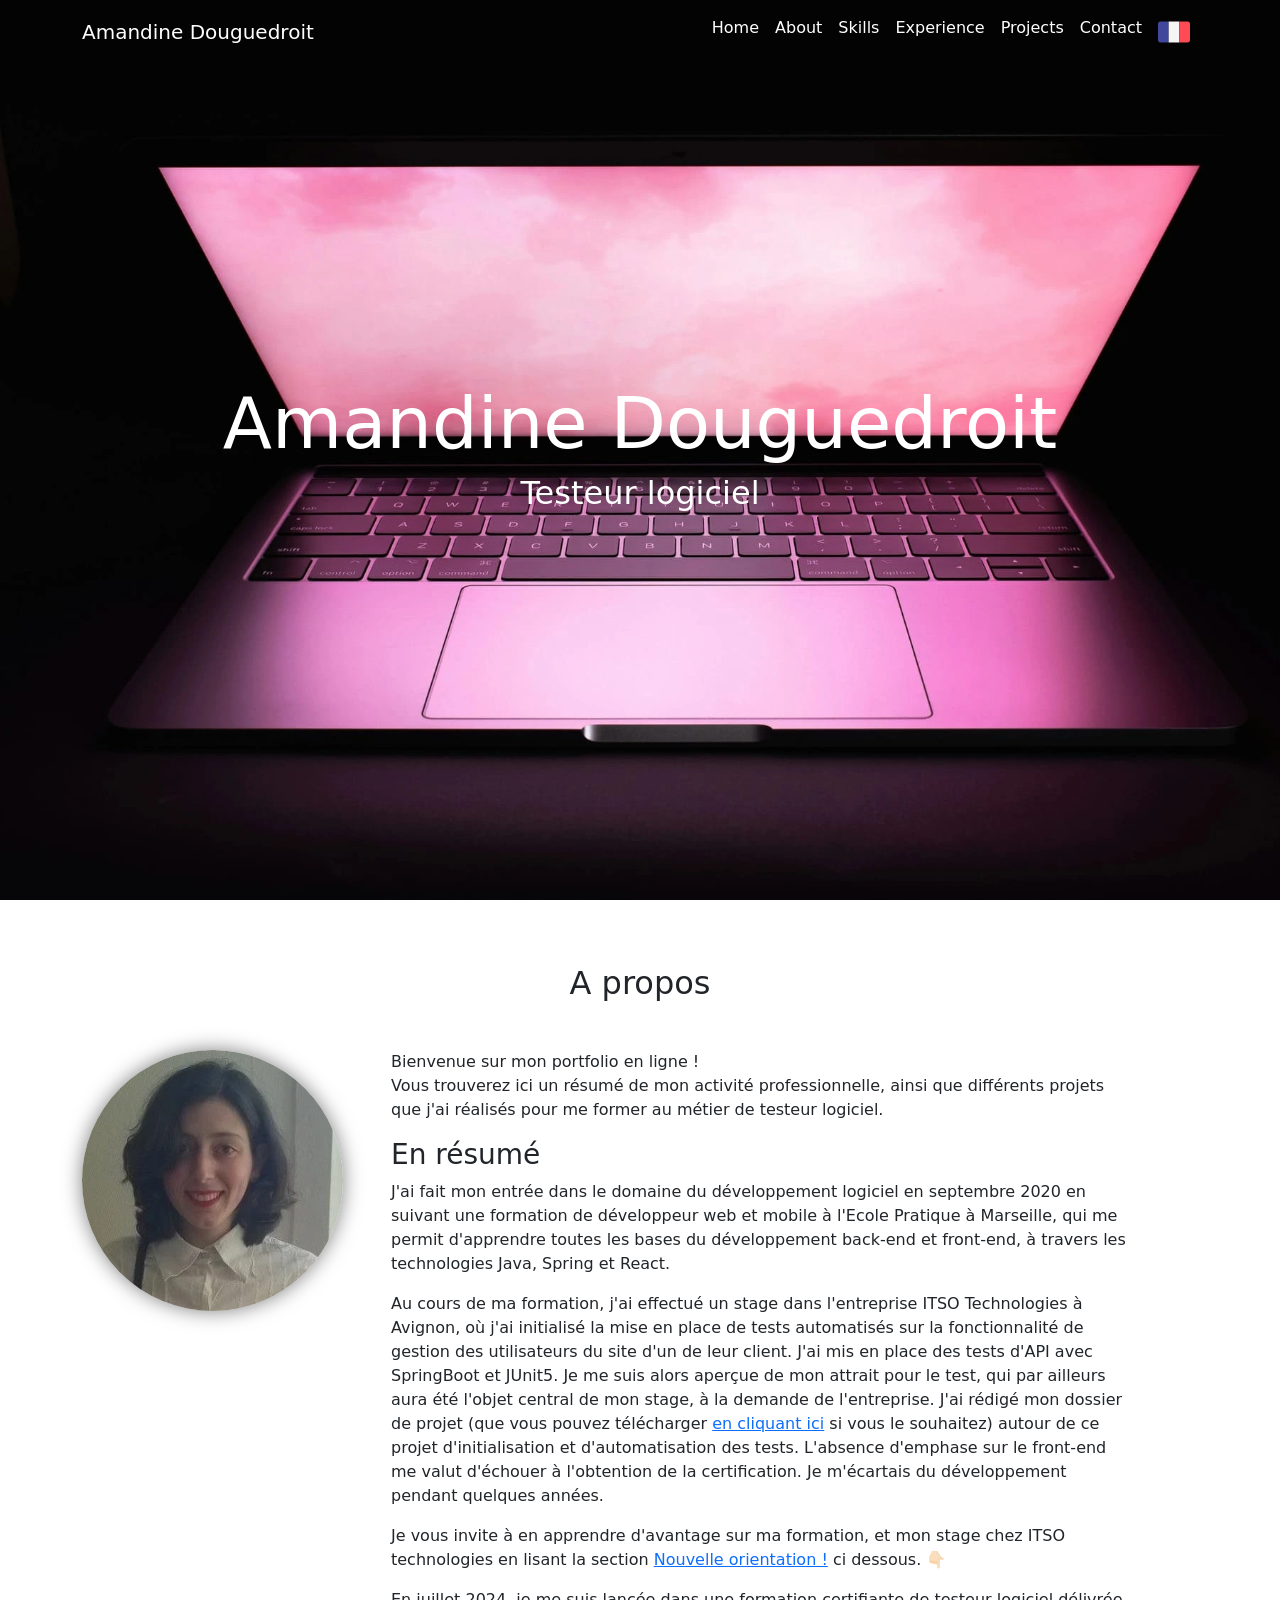
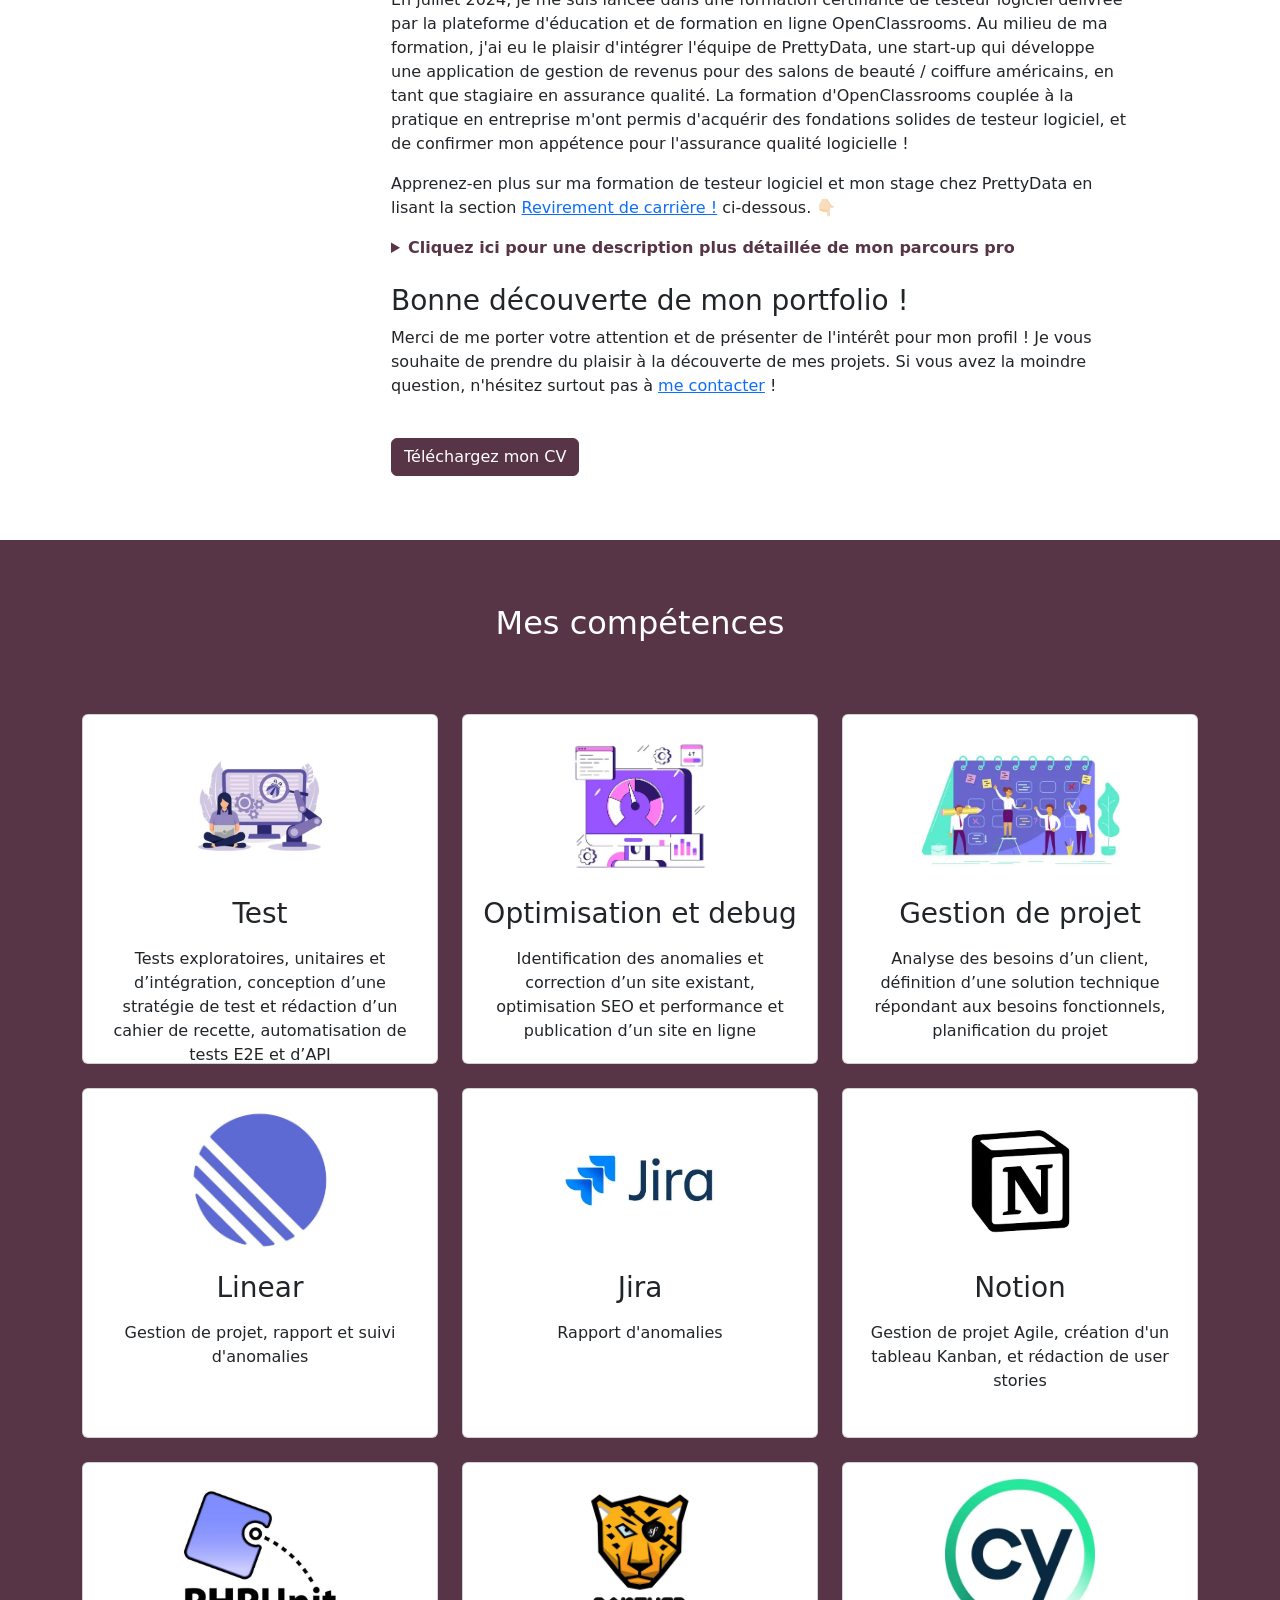
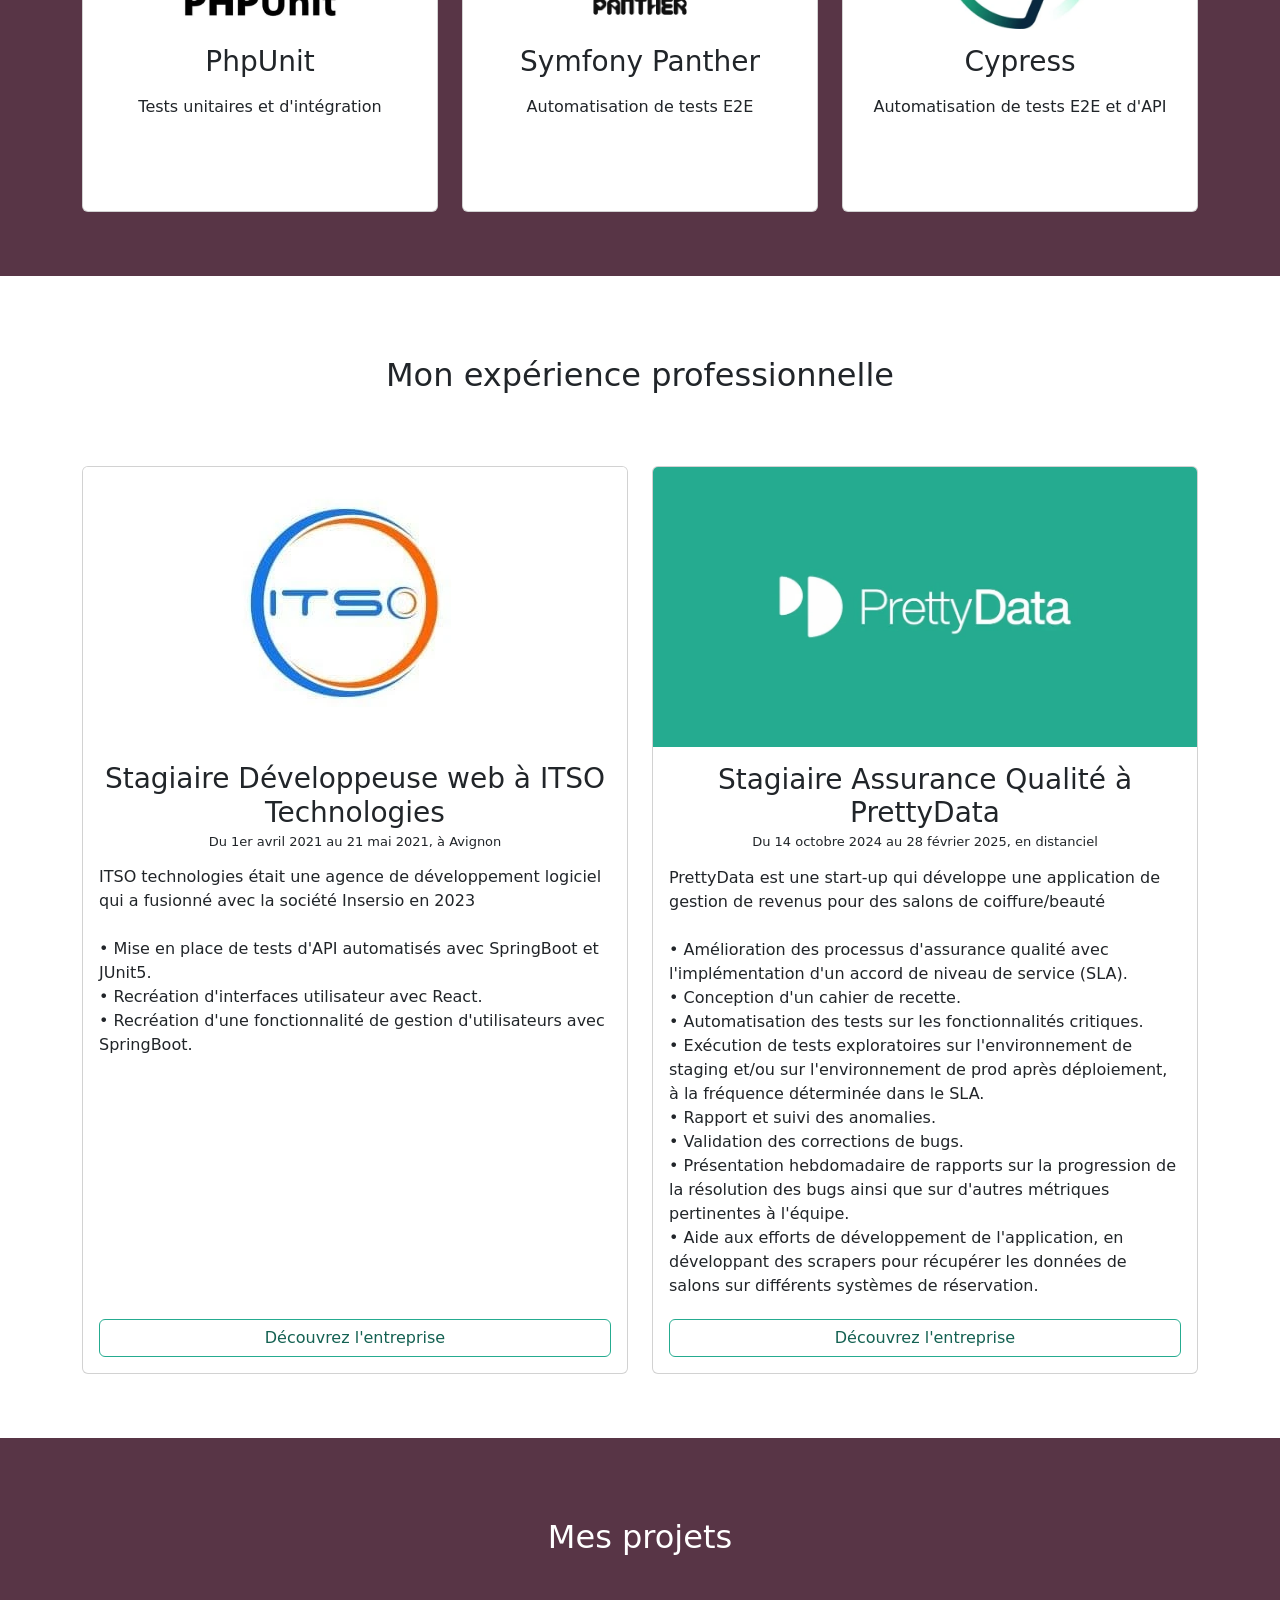
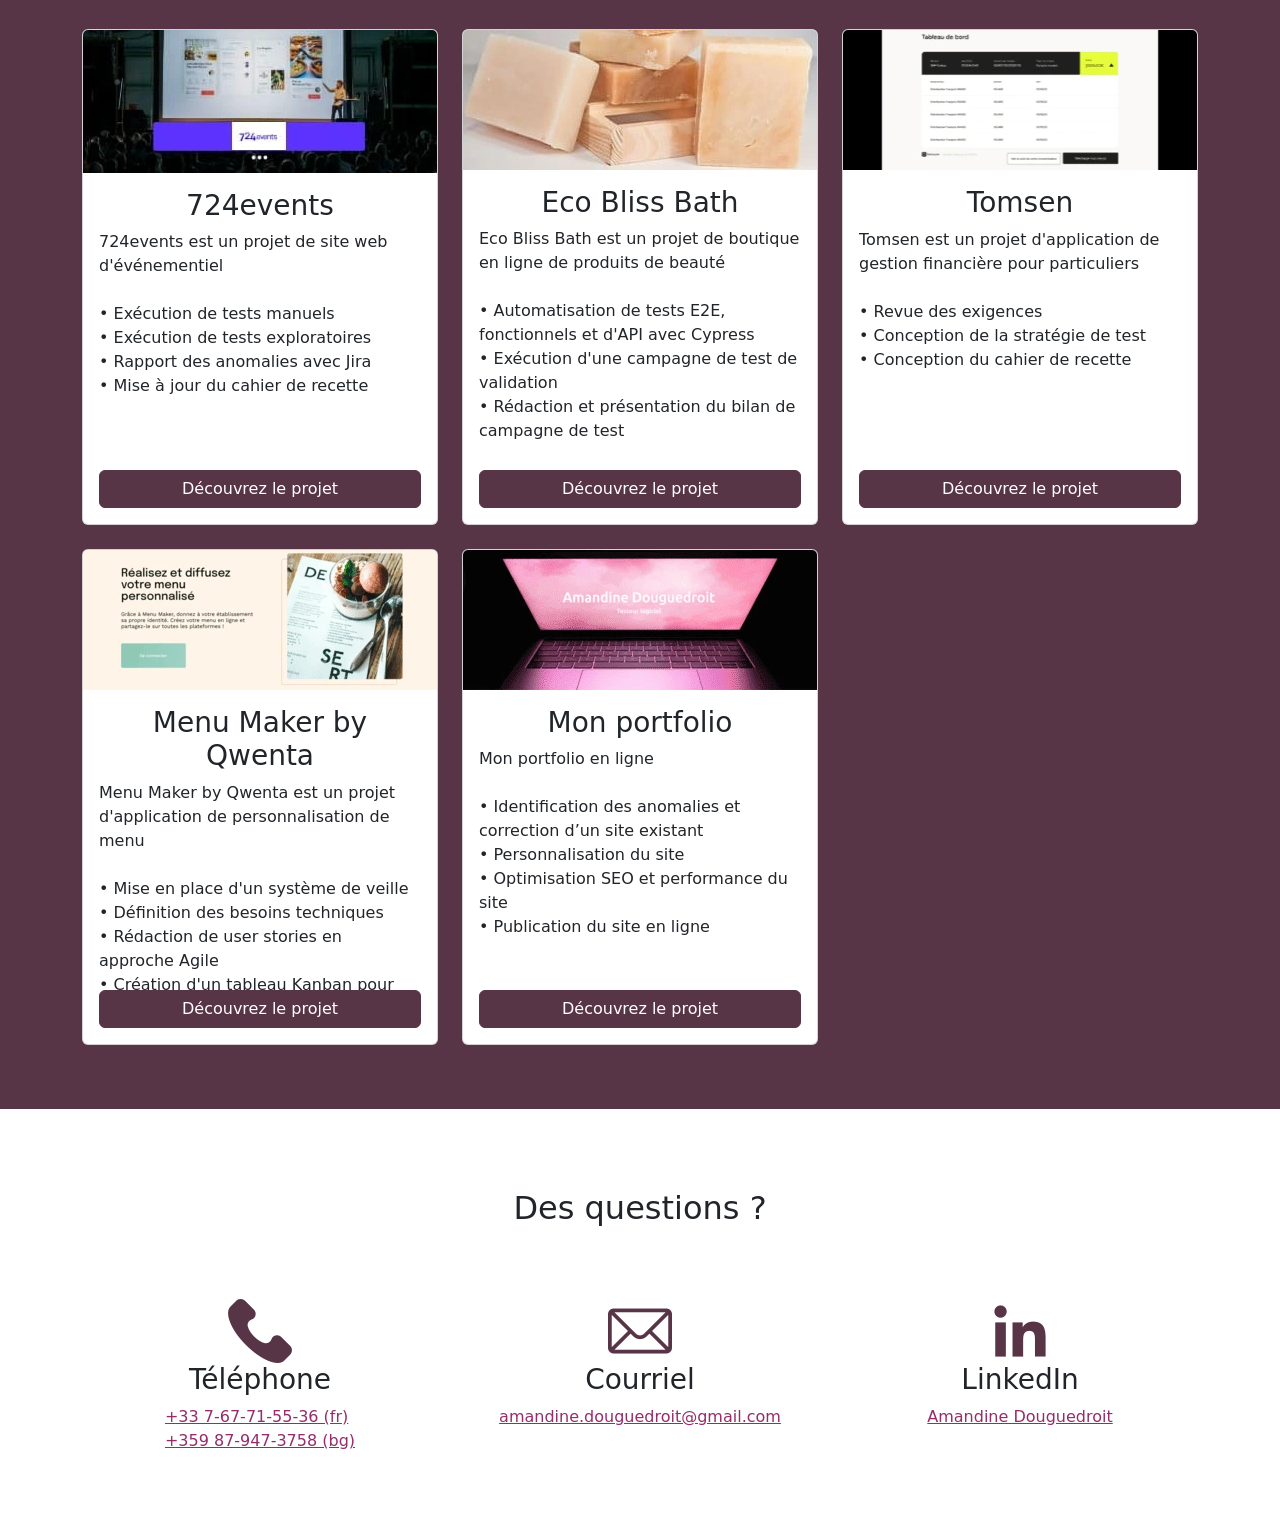
==== index_en.html @ 30c1d722 "Initilization of english version" ====
<!DOCTYPE html>
<html lang="en">
  <head>
    <title>Amandine Douguedroit | Portfolio</title>
    <meta charset="utf-8" />
    <meta name="viewport" content="width=device-width, initial-scale=1" />
    <meta
      name="description"
      content="My professional portfolio presenting my skills and experience"
    />
    <link rel="icon" type="image/x-icon" href="favicon.ico">
    
    <!-- linking css file -->
    <link rel="stylesheet" href="style.css" />

    <!-- bootstrap CDN -->
    <link
      href="https://cdn.jsdelivr.net/npm/bootstrap@5.1.3/dist/css/bootstrap.min.css"
      rel="stylesheet"
    />
    <script
      src="https://cdn.jsdelivr.net/npm/bootstrap@5.1.3/dist/js/bootstrap.bundle.min.js"
      async
    ></script>
  </head>

  <body>
    <!-- navbar -->
    <nav class="navbar navbar-expand-lg fixed-top navbar-dark navbarScroll">
      <div class="container">
        <a class="navbar-brand" href="#">Amandine Douguedroit</a>
        <button
          class="navbar-toggler"
          type="button"
          data-bs-toggle="collapse"
          data-bs-target="#navbarSupportedContent"
          aria-controls="navbarSupportedContent"
          aria-expanded="false"
          aria-label="Toggle navigation"
        >
          <span class="navbar-toggler-icon"></span>
        </button>
        <div class="collapse navbar-collapse" id="navbarSupportedContent">
          <ul id="nav-links" class="navbar-nav ms-auto">
            <li class="nav-item active">
              <a class="nav-link" href="#home">Home</a>
            </li>
            <li class="nav-item">
              <a class="nav-link" href="#about">About</a>
            </li>
            <li class="nav-item">
              <a class="nav-link" href="#skills">Skills</a>
            </li>
            <li class="nav-item">
              <a class="nav-link" href="#experience">Experience</a>
            </li>
            <li class="nav-item">
              <a class="nav-link" href="#portfolio">Projects</a>
            </li>
            <li class="nav-item">
              <a class="nav-link" href="#contact">Contact</a>
            </li>
            <li class="nav-item">
              <a class="nav-link" href="/index.html"><img src="/images/icons/french.png" alt="french flag"></a>
            </li>
          </ul>
        </div>
      </div>
    </nav>

    <!-- main banner -->
    <section class="bgimage" id="home">
      <div class="container-fluid">
        <div class="row">
          <div class="col-lg-12 col-md-12 col-sm-12 col-xs-12 hero-text">
            <h1 class="hero_title">Amandine Douguedroit</h1>
            <h2 class="hero_desc">Testeur logiciel</h2>
          </div>
        </div>
      </div>
    </section>

    <!-- about section-->
    <section id="about">
      <div class="container">
        <h2 class="text-center">A propos</h2>
        <div class="row mt-4">
          <div class="col-lg-3 me-4">
            <img
              src="images/photo-profil.webp"
              class="imageAboutPage mb-4"
              alt="profile picture"
            />
          </div>

          <div class="col-lg-8">
            <p>
              Bienvenue sur mon portfolio en ligne !<br>
              Vous trouverez ici un résumé de mon activité professionnelle, 
              ainsi que différents projets que j'ai réalisés pour me former au métier de testeur logiciel.              
            </p>
            <h3>En résumé</h3>
            <p>
              J'ai fait mon entrée dans le domaine du développement logiciel en septembre 2020 en suivant une formation de 
              développeur web et mobile à l'Ecole Pratique à Marseille, qui me permit d'apprendre 
              toutes les bases du développement back-end et front-end, à travers les technologies Java, Spring et React.  
            </p>
            <p>
              Au cours de ma formation, j'ai effectué un stage dans l'entreprise ITSO Technologies à Avignon, où j'ai initialisé la mise en place de tests automatisés 
              sur la fonctionnalité de gestion des utilisateurs du site d'un de leur client. J'ai mis en place des tests d'API avec SpringBoot et JUnit5. Je me suis alors 
              aperçue de mon attrait pour le test, qui par ailleurs aura été l'objet central de mon stage, à la demande de l'entreprise. J'ai rédigé mon dossier de projet 
              (que vous pouvez télécharger <a href="/docs/DOSSIER_DE_PROJET.pdf" download="dossier-de-projet-amandine-douguedroit.pdf">en cliquant ici</a> si vous le souhaitez) 
              autour de ce projet d'initialisation et d'automatisation des tests. L'absence d'emphase sur le front-end me valut d'échouer à l'obtention de la certification.
              Je m'écartais du développement pendant quelques années.
            </p>
            <p>Je vous invite à en apprendre d'avantage sur ma formation, et mon stage chez ITSO technologies en lisant la section <a href="#web-dev">Nouvelle orientation !</a> ci dessous. 👇🏻</p>
            <p>
              En juillet 2024, je me suis lancée dans une formation certifiante de testeur logiciel délivrée par 
              la plateforme d'éducation et de formation en ligne OpenClassrooms. Au milieu de ma formation, j'ai eu le plaisir d'intégrer l'équipe de PrettyData, une start-up qui développe une 
              application de gestion de revenus pour des salons de beauté / coiffure américains, en tant que stagiaire en assurance qualité. La formation d'OpenClassrooms couplée à la pratique 
              en entreprise m'ont permis d'acquérir des fondations solides de testeur logiciel, et de confirmer mon appétence pour l'assurance qualité logicielle !
            </p>
            <p>Apprenez-en plus sur ma formation de testeur logiciel et mon stage chez PrettyData en lisant la section <a href="#QA">Revirement de carrière !</a> ci-dessous. 👇🏻</p>
            <details>
              <summary>Cliquez ici pour une description plus détaillée de mon parcours pro</summary>
              <br>
              <h3>Un peu plus sur mon aventure professionnelle</h3>
              <h4>De ma vocation première aux débuts de ma vie professionnelle</h4>
              <p>
                A mes onze ans, mon amie me fait remarquer que le collège donne des cours gratuits de théâtre. Nous décidons de participer, 
                et c'est le coup de cœur ! Je tombe amoureuse de la pratique. Je veux en faire mon métier. S'ensuivent des années d'études, où je commence 
                par pratiquer le théâtre dans un club, puis au lycée et en conservatoire. J'enchaîne sur des études d'Arts du spectacle à l'Université d'Artois
                à Arras (62) où je décroche une licence. Je joue dans deux spectacles de la compagnie Vanguard Theater, créée par un ami promotionnaire. Je fais mon 
                entrée dans la vie professionnelle en travaillant à temps partiel en tant qu'ouvreuse aux théâtres du Tandem scène nationale de Douai (59) et d'Arras.<br><br>
                C'est durant mes années à l'Université que je réalise que je ne souhaite pas faire du théâtre mon métier. Je change de vie. Je déménage à 
                Bordeaux, où j'effectue un service civique enrichissant au centre culturel scientifique, technique et industriel Cap Sciences, qui propose des 
                expositions, des rencontres, des activités et des événements populaires. Je découvre l'escalade de bloc à ce moment-là et me passionne pour 
                cette nouvelle pratique ! Je vais grimper très régulièrement à Arkose, et finis par postuler pour devenir une de leurs hôtes d'accueil. 
                L'année où j'y travaille m'offre une immersion précieuse dans le monde du travail, où je renforce mon professionnalisme, mon sens du 
                relationnel et ma réactivité dans un cadre dynamique.
              </p>
              <h4 id="web-dev">Nouvelle orientation !</h4>
              <h5>Ma découverte du développement web</h5>
              <p>
                Puis je rejoins mon conjoint à Marseille. Nouveau chapitre de ma vie professionnelle ! Nous sommes en 2020 et le covid bat son plein. Le 
                confinement vient d'entrer en vigueur. Je vis dans un appartement avec mon conjoint qui est un développeur web passionné. Il me convainc de
                me former au développement web. Dès que le confinement se termine, je suis une formation professionnelle certifiante de niveau bac +2 délivrée 
                à ce moment-là par l'Ecole Pratique. Durant mon année de formation, j'apprends :
              </p>
              <ul>
                <li>à m'intégrer dans une équipe de développement Agile</li>    
                <li>
                  à réaliser des maquettes d'interfaces utilisateur web ou web mobile, et modéliser leur enchainement, notamment en prenant en compte l'expérience 
                  utilisateur handicapé, avec Figma
                </li>
                <li>à réaliser des interfaces utilisateur statiques avec HTML, CSS, et Javascript</li>
                <li>à développer la partie dynamique des interfaces utilisateur avec React</li>
                <li>à mettre en place une base de données relationnelle sur MySQL</li>
                <li>à développer des composants d'accès aux données SQL et NoSQL</li>
                <li>à développer des composants métier coté serveur en JAVA</li>
                <li>à documenter le déploiement d'une application dynamique web ou web mobile</li>
                <li>à tester le bon fonctionnement du programme avec JUnit </li>
              </ul>
              <h5>Les tests, une bonne et une mauvaise surprise</h5>
              <p>
                Au cours de cette formation, j'effectue un stage dans l'entreprise ITSO technologies à Avignon, qui s'avèrera pour le moins déroutant. Alors que je dois 
                monter un dossier de projet qui sera le support de ma présentation au jury de la certification, que ce dernier doit se baser sur un projet effectué durant 
                mon stage, et que le projet présenté doit contenir du développement front-end et back-end, contre toute attente l'entreprise me demande d'initialiser la mise 
                en place et l'automatisation de tests unitaires au sein du site d'un de leurs clients. Cela ne correspond pas vraiment à ce qui est attendu dans mon dossier 
                de projet. Mais le lead développeur de l'équipe en a conscience, et il me dit que nous trouverons un scénario justifiant le développement d'une interface. 
                J'accepte. Et je ne le regrette pas aujourd'hui ! Cette expérience me permet de plonger dans le test logiciel, d'appliquer et d'approfondir les notions 
                étudiées dans ma formation. Je prends du plaisir à développer ces tests. Dans ce projet, je : 
              </p>
              <ul>
                <li>détermine un jeu de données</li>
                <li>rédige une classe de test en utilisant le framework SpringBoot</li>
                <li>rédige des tests d'API automatisés sur le point de terminaison de l'API qui permet de créer un nouvel utilisateur</li>
                <li>recrée une version simplifiée de la fonctionnalité de gestion des utilisateurs en utilisant la méthode "Test Driven Development"</li>
              </ul>
              <p>
                La mise en place des tests permet de découvrir que le cas où l'utilisateur entre une chaîne de caractères uniquement composée d'espaces dans les champs nom, 
                prénom et email n'est pas pris en compte dans l'application. Je présente les résultats à l'équipe et suis fière de participer activement à l'amélioration du 
                produit !<br><br>
                Mon stage touche à sa fin, ainsi que ma formation. Je rédige mon dossier de projet et le présente au jury de la certification. Là, c'est le drame. Lors de ma 
                présentation, je me concentre trop sur la partie du projet qui concerne les tests, et passe plus rapidement sur le développement de l'interface graphique. Les 
                examinateurs jugent que mes compétences front-end sont insuffisantes et ne m'accordent pas la certification.
              </p>
              <h4>Chapitre parallèle : ma carrière dans la petite enfance</h4>
              <p>
                Parallèlement à ma formation, je garde deux jeunes frères âgés de 2 et 5 ans en fin de journée, après l'école, pour combler les fins de mois. Je me 
                découvre à ce moment-là une inclinaison naturelle pour les enfants, et un talent inné pour communiquer avec eux. Je prends beaucoup de plaisir à 
                m'occuper de ces deux garçons. Au sortir de ma formation, après la déception d'avoir échoué à obtenir la certification, je décide d'orienter 
                ma carrière vers la petite enfance. J'obtiens différents contrats de garde d'enfants à Marseille, puis je travaille en crèche. Je m'intéresse aux 
                pédagogies alternatives et notamment à la méthode Montessori. Je postule et obtiens un emploi en tant que guide Montessori pour des enfants âges de 
                1 à 3 ans. C'est mon premier emploi à haute responsibilité. En plus d'une équipe de trois personnes, je suis responsable du bien être et du développement 
                psycho-moteur de 16 enfants. En outre, j'observe l'évolution du développement de chaque enfant et rapporte son état aux parents, dans un rapport semestriel 
                écrit, et à l'oral lors d'une réunion de présentation de ce rapport. Je développe dans ce poste ma capacité d'observation et mon attention au détail, tout 
                en consolidant mes compétences en communication et en relationnel. Après deux ans à occuper ce poste, je décide de faire revirer ma carrière.
              </p>
              <h4 id="QA">Revirement de carrière !</h4>
              <h5>Ma formation de testeur logiciel</h5>
              <p>
                Travailler avec des enfants a été une source d’épanouissement et d’apprentissage, mais également de défis personnels. Etant une personne très empathique, la 
                souffrance ou la détresse que les enfants peuvent parfois ressentir et exprimer ont un gros impact sur moi. Travailler en crèche s'est avéré très 
                fatiguant émotionnellement et physiquement. Pour cette raison, je souhaitais évoluer vers un domaine m'offrant un meilleur équilibre entre vie professionnelle 
                et personnelle. Je me rappelle l'intérêt et la satisfaction que m'avaient procurés la mise en place de tests lors de mon stage chez ITSO technologies, et je 
                décide de retourner vers le domaine du développement web, en me spécialisant cette fois-ci dans l'assurance qualité.<br><br> 
                Je m'engage alors dans une formation de testeur logiciel certifiante de niveau bac +2 délivrée par la plateforme d'éducation et de formation en ligne 
                OpenClassrooms. Et je me découvre une réelle appétence pour l'assurance qualité et le test logiciel ! Durant cette formation, j'apprends :
              </p>
              <ul>
                <li>à exécuter des tests manuels et exploratoires</li>
                <li>à automatiser des tests E2E, fonctionnels et d'API en utilisant Cypress</li>
                <li>à rédiger ou mettre à jour un cahier de recette</li>
                <li>à exécuter une campagne de tests</li>
                <li>à analyser et rapporter des anomalies</li>
                <li>à rédiger et présenter un bilan de campagne de tests</li>
                <li>à effectuer une revue d'exigences</li>
                <li>à concevoir une stratégie de tests</li>
              </ul>
              <p>
                Je revois également les bases de la programmation web (HTML, CSS, Javascript et React), et suis engagée dans un projet de planification de développement de site en 
                méthode Agile. <br> 
                Je suis confortée dans mon intuition de me tourner vers cette carrière par la cohérence entre les compétences nécessaires à ce métier, et mes compétences innées, 
                acquises, et consolidées au cours de mes dernières expériences professionnelles. Le Diable se cache dans les détails comme on dit, et j'ai un goût prononcé pour 
                chercher la (petite) Bête. 🕵🏻‍♀️ 
              </p>
              <h5>Mon stage chez PrettyData</h5>
              <p>
                Au milieu de ma formation, j'ai la chance d'être acceptée en stage d'ingénieure QA dans la start-up PrettyData qui développe une solution numérique pour aider les 
                propriétaires de salons de beauté / coiffure américains à gérer leurs revenus. 
              </p>
              <p id="fun-fact">  
                <b>Le Saviez-Vous ? 💡</b><br> 
                Selon Braden Weinstock, le fondateur de PrettyData: "Les professionnels de la beauté aux Etats-Unis ont des revenus 20% inférieurs aux américains moyens."
              </p>
              <p>
                Dans ce contexte, j'aide l'entreprise à mettre en place et développer des processus d'assurance qualité. Je rédige et présente à l'équipe un agrément de niveau de 
                service, pour lequel toutes les parties concernées se sont mises d'accord, qui permet de déterminer les délais de correction des bugs et de validation des corrections 
                en fonction de la criticité de l'anomalie. J'assure également la non-régression des fonctionnalités durant le développement de l'application en effectuant régulièrement 
                des tests exploratoires sur l'environnement de staging et de production, en rapportant les anomalies à l'équipe à l'aide de l'outil de gestion de projet Linear ainsi 
                qu'en suivant leur résolution. Je rédige la première version du cahier de recette et j'automatise les tests E2E sur les fonctionnalités critiques de l'application, qui 
                sont intégrés dans les processus d'intégration continue de l'entreprise via GitHub Actions. Surtout, je m'épanouis en tant que professionnelle de l'assurance qualité et 
                prends beaucoup de plaisir à aider l'entreprise à atteindre des standards de qualité élevés !
              </p>
            </details>
            <br>
            <h3>Bonne découverte de mon portfolio !</h3>
            <p>
              Merci de me porter votre attention et de présenter de l'intérêt pour mon profil ! Je vous souhaite de prendre du plaisir à la découverte de mes projets. Si vous avez la 
              moindre question, n'hésitez surtout pas à <a href="#contact">me contacter</a> !
            </p>
            <a href="/portfolio-amandine-douguedroit/docs/CV-Amandine-Douguedroit.pdf" download="cv_amandine_douguedroit.pdf" class="btn btn-success mt-4">Téléchargez mon CV</a>
          </div>
        </div>
      </div>
    </section>

    <!-- skills section-->
    <section id="skills">
      <div class="container">
        <h2 class="text-center">Mes compétences</h2>
      </div>
    </section>

    <!-- experience section-->
    <section id="experience">
      <div class="container mt-3">
        <h2 class="text-center">Mon expérience professionnelle</h2>
      </div>
    </section>

    <!-- portfolio section-->
    <section id="portfolio">
      <div class="container mt-3">
        <h2 class="text-center">Mes projets</h2>
      </div>
    </section>

    <!-- contact section-->
    <section id="contact">
      <div class="container mt-3 contactContent">
        <h2 class="text-center">Des questions ?</h2>
        <div class="row">
          <div class="col-lg-4 mt-4 contactColumn">
            <img src="./images/icons/phone-call.png" alt="phone icon">
            <h3>Téléphone</h3>
            <p>
              <a href="tel:+33767715536">+33 7-67-71-55-36 (fr)</a> <br />
              <a href="tel:+359879473758">+359 87-947-3758 (bg)</a>
            </p>
          </div>
          <div class="col-lg-4 mt-4 contactColumn">
            <img src="./images/icons/mail.png" alt="mail icon">
            <h3>Courriel</h3>
            <p>
              <a href="mailto:amandine.douguedroit@gmail.com"
                >amandine.douguedroit@gmail.com</a
              >
            </p>
          </div>
          <div class="col-lg-4 mt-4 contactColumn">
            <img src="./images/icons/linkedin.png" alt="Linkedin icon">
            <h3>LinkedIn</h3>
            <a
              href="https://www.linkedin.com/in/amandine-douguedroit"
              target="_blank"
              >Amandine Douguedroit</a
            >
          </div>
        </div>
      </div>
    </section>

    <!-- load javascript after loading all html content -->
    <script src="script/script.js"></script>
  </body>
</html>
---- style.css ----
/******* GENERAL *******/
/* spacing on all sections */
#about,
#skills,
#portfolio,
#experience,
#contact {
    padding: 4rem 0;
}

#about h2,
#skills h2,
#portfolio h2,
#experience h2,
#contact h2 {
    margin-bottom: 3rem;
}

#contact {
    padding-bottom: 4rem;
}

/* display background dark color on navbar scroll */
.navbarScroll.navbarDark {
    background-color: #583546;
}

/* background dark color on certain sections */
#skills,
#portfolio
 {
    background-color: #583546;
}

/* white title on dark sections */
#skills h2,
#portfolio h2
 {
    color: white;
}

/* Navbar */
#nav-links .nav-link {
    color: white;
}

/* hero background image */
.bgimage {
    height: 100vh;
    max-height: 900px;
    background: url("images/background/pink-computer.webp");
    background-size: cover;
    position: relative;
}

/* text css above hero image*/
.hero_title {
    font-size: 4.5rem;
}

.hero_desc {
    font-size: 2rem;
}

.hero-text {
    text-align: center;
    position: absolute;
    top: 50%;
    left: 50%;
    transform: translate(-50%, -50%);
    color: white;
}

/* about */
.imageAboutPage {
    width: 100%;
}

.imageAboutPage {
    border-radius: 50%;
    box-shadow: 0 0 20px rgba(0, 0, 0, 0.5);
}

summary {
    font-weight: bold;
    color: #583546;
}

#about .btn-success {
    color: white;
    background-color: #583546;
    border-color: #583546;
}

#about .btn-success:hover {
    color: #583546;
    background-color: white;
    border-color: #583546;
}

#fun-fact {
    background-color: lightgray;
    padding: 10px;
    border-radius: 18px;
}

/* skills */
.skillsText.card {
    height: 350px;
    cursor: pointer;
}

.skillsText img {
    width: 100%;
    height: 150px;
    object-fit: contain;
}

#skills p {
    text-align: center;
}

#skills .skills-link {
    text-decoration: none;
    color: #212529;
}

.skillsIcon {
    font-size: 36px;
    text-align: center;
    width: 100%;
}

.card-title {
    text-align: center;
}

.card:hover .skillsIcon {
    color: #cc569b;
}

.skillsText:hover {
    border: 2px solid #2e0218cc;
}

/* experience */
#experience .row-center {
    justify-content: center;
}

#experience .card {
    height: 908px;
}

#experience .card-subtitle {
    font-size: small;
    text-align: center;
    margin-bottom: 1rem;
}

#experience .card-link-wrapper {
    margin-top: 60px;
}

#experience .btn-success {
    color: #146152;
    background-color: white;
    border-color: #25ab90;
}

#experience .btn-success:hover {
    color: white;
    background-color: #25ab90;
    border-color: #25ab90;
}

.link {
    position: absolute;
    bottom: 1rem;
    left: 1rem;
    width: calc(100% - 2rem);
}

/* portfolio */
#portfolio .btn-success {
    background-color: #583546;
    border-color: #583546;
}

#portfolio .btn-success:hover {
    color: #583546;
    background-color: white;
    border-color: #583546;
}

#portfolio .card {
    height: 31rem;
}

.card,
#projects,
#web-dev,
#QA {
    scroll-margin-top: 200px;
}

/* targetted element */
.card:target,
#projects:target,
#web-dev:target,
#QA:target {
    animation: highlight 2.5s linear 1;
}

@keyframes highlight {
  0%  { outline: 8px solid #cc569b; }
  80%  { outline: 8px solid #cc569b; }
  100% { outline-color: transparent; }
}

/* contact */
#contact a {
    color: #952D6A;
}

#contact a:hover {
    color: #fb93bb;
}

.contactColumn {
    display: flex;
    flex-direction: column;
    align-items: center;
}

.contactColumn i {
    color: #583546;
}
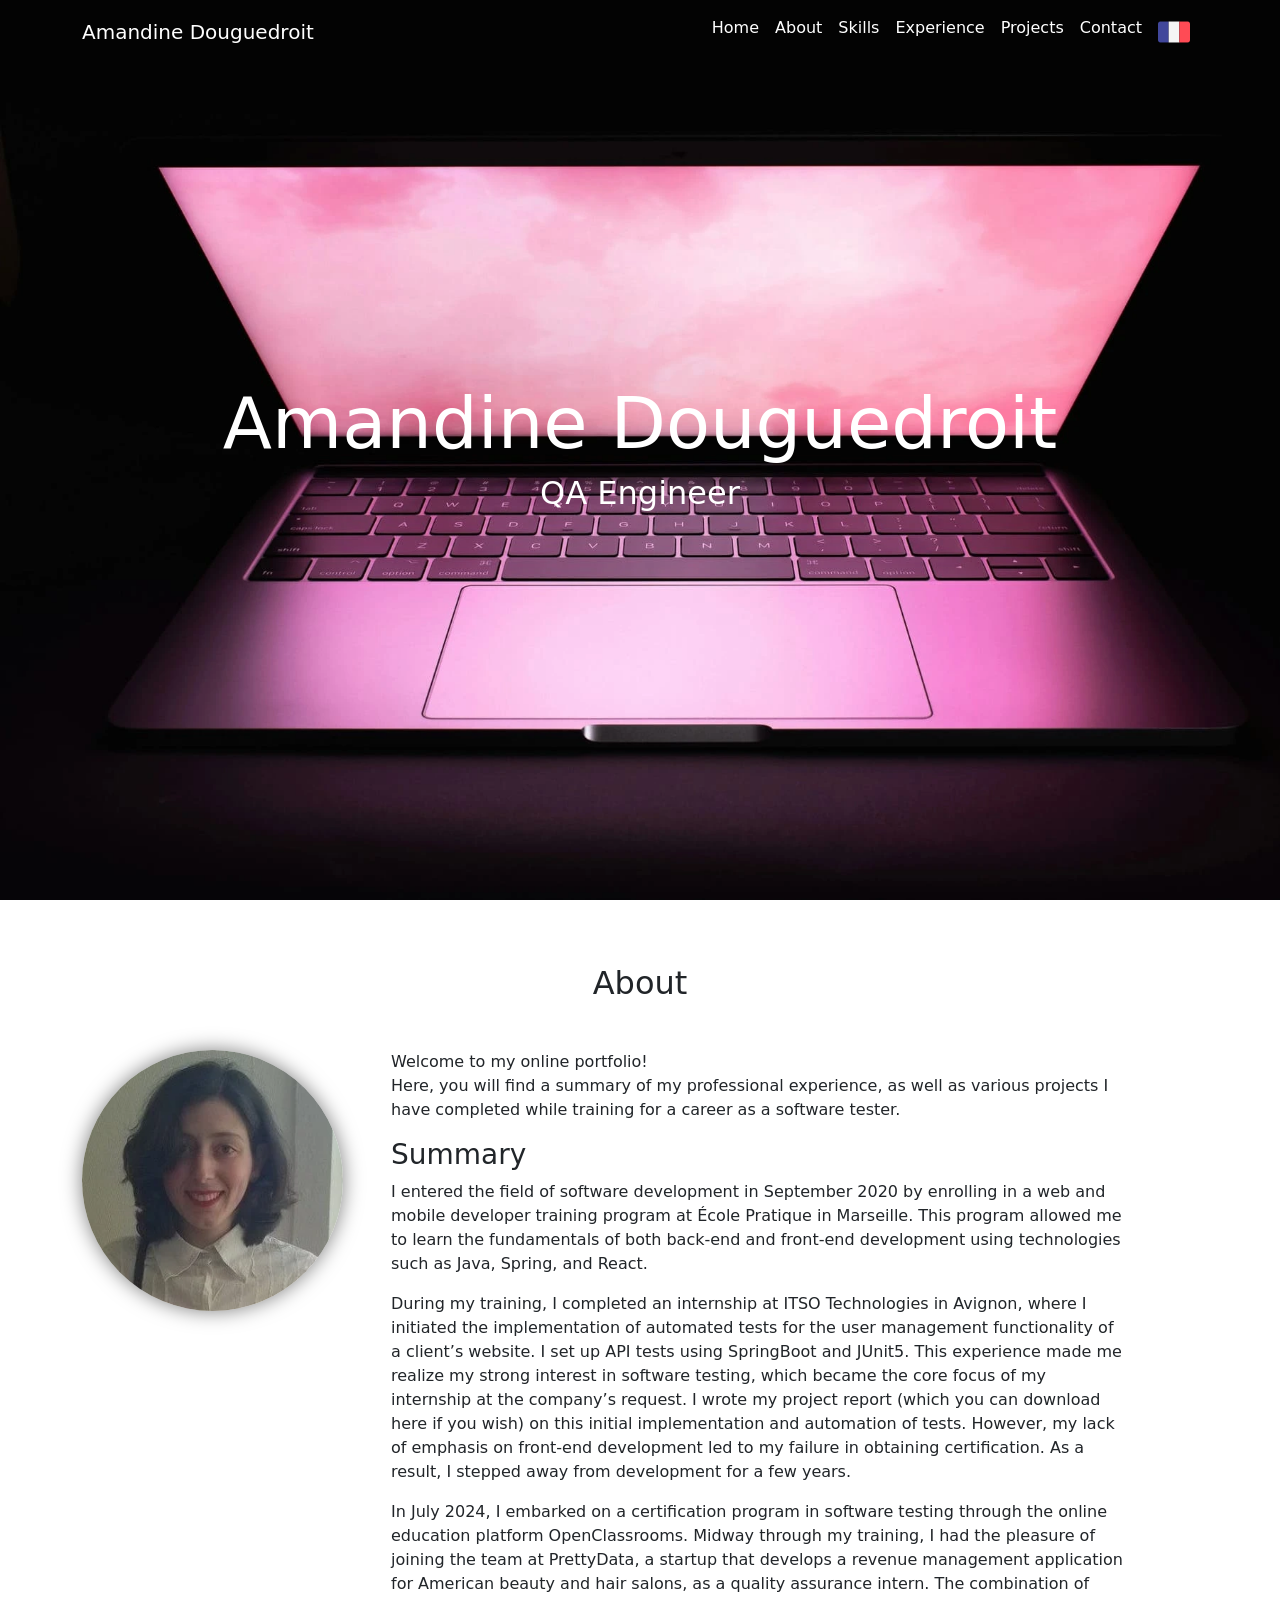
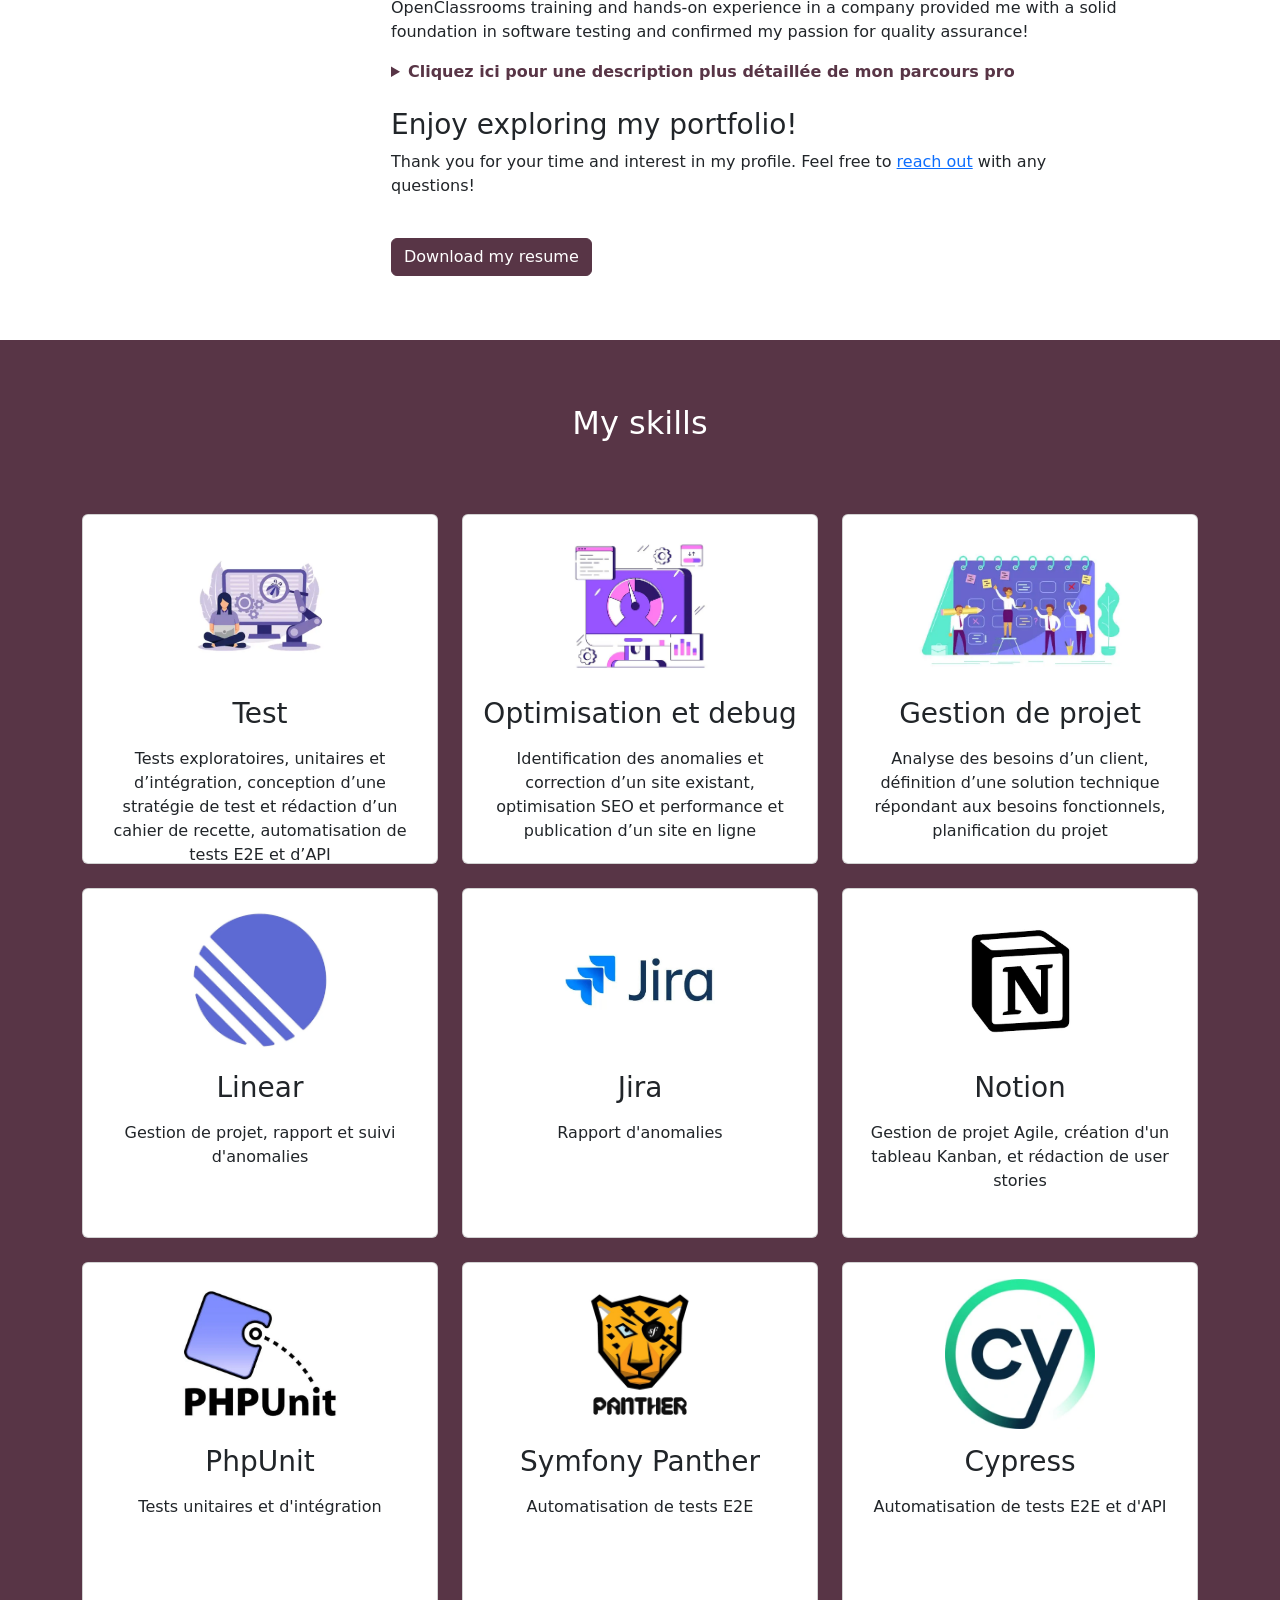
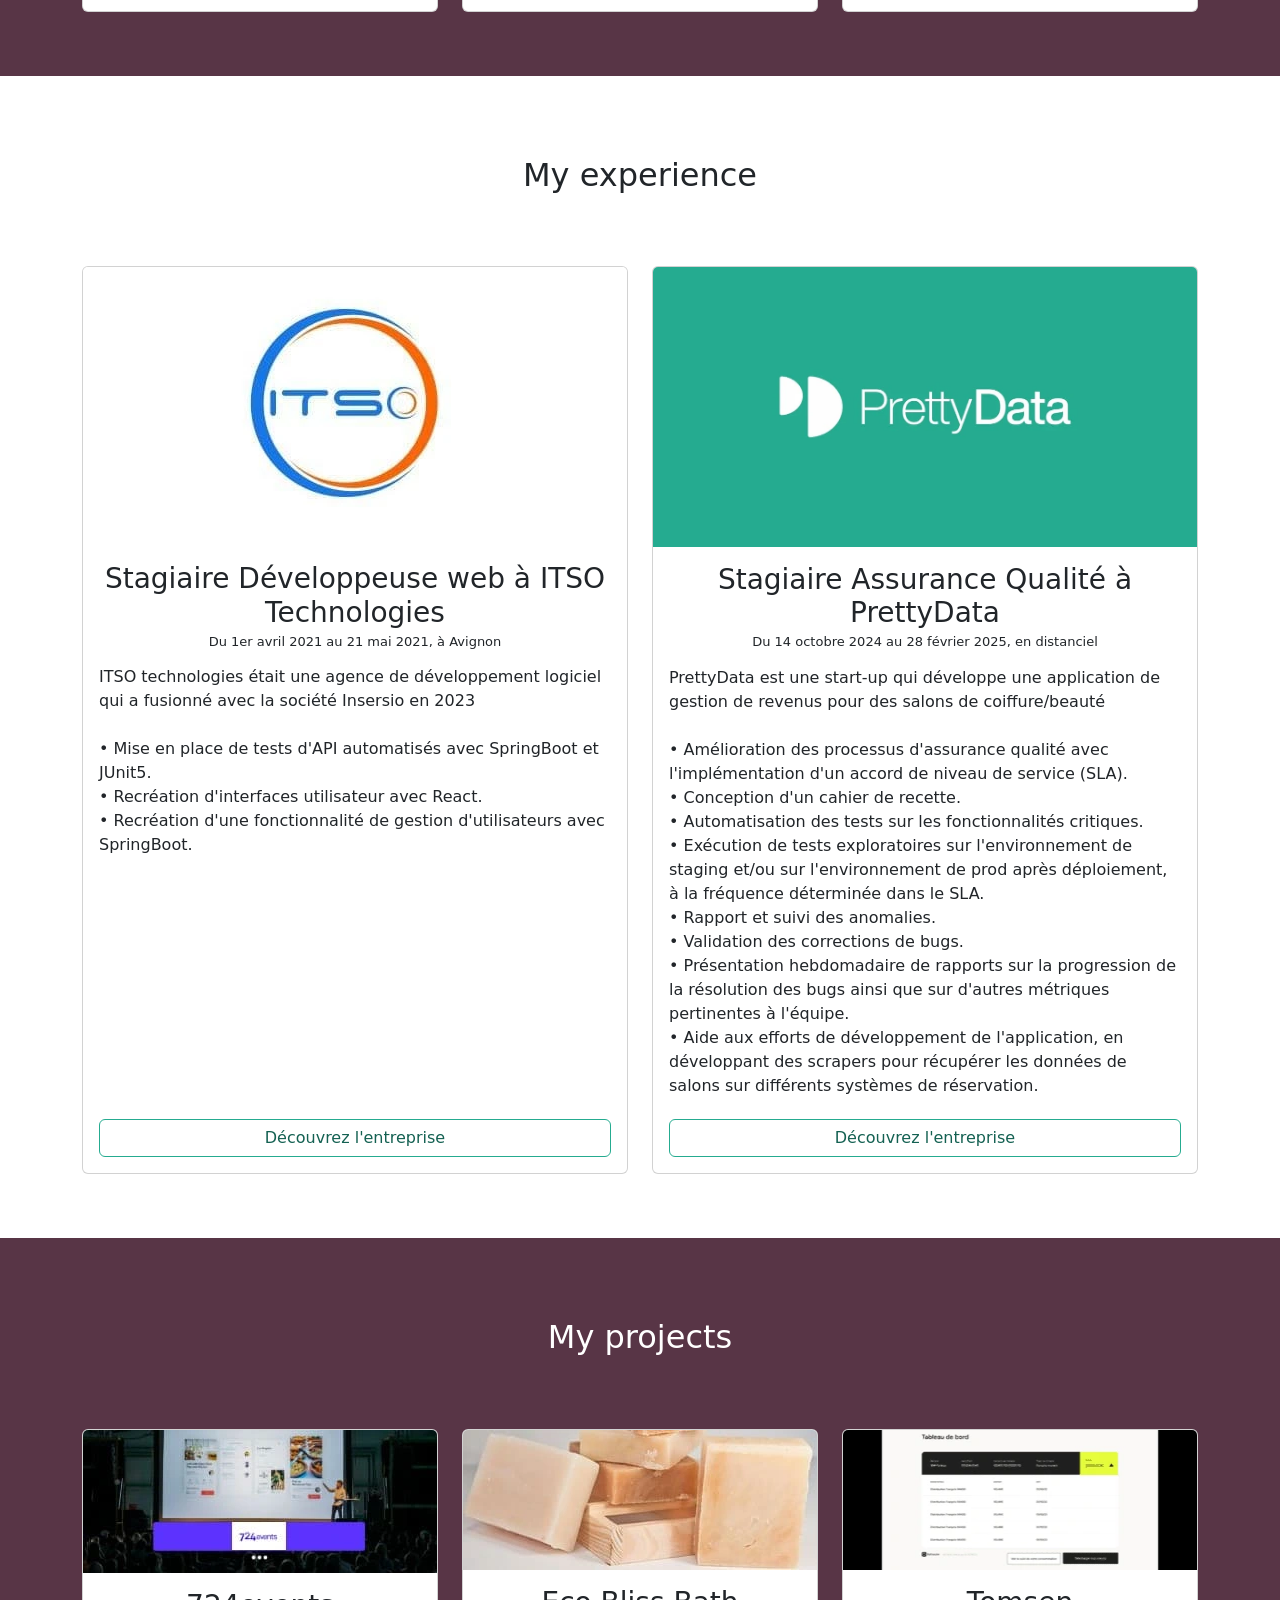
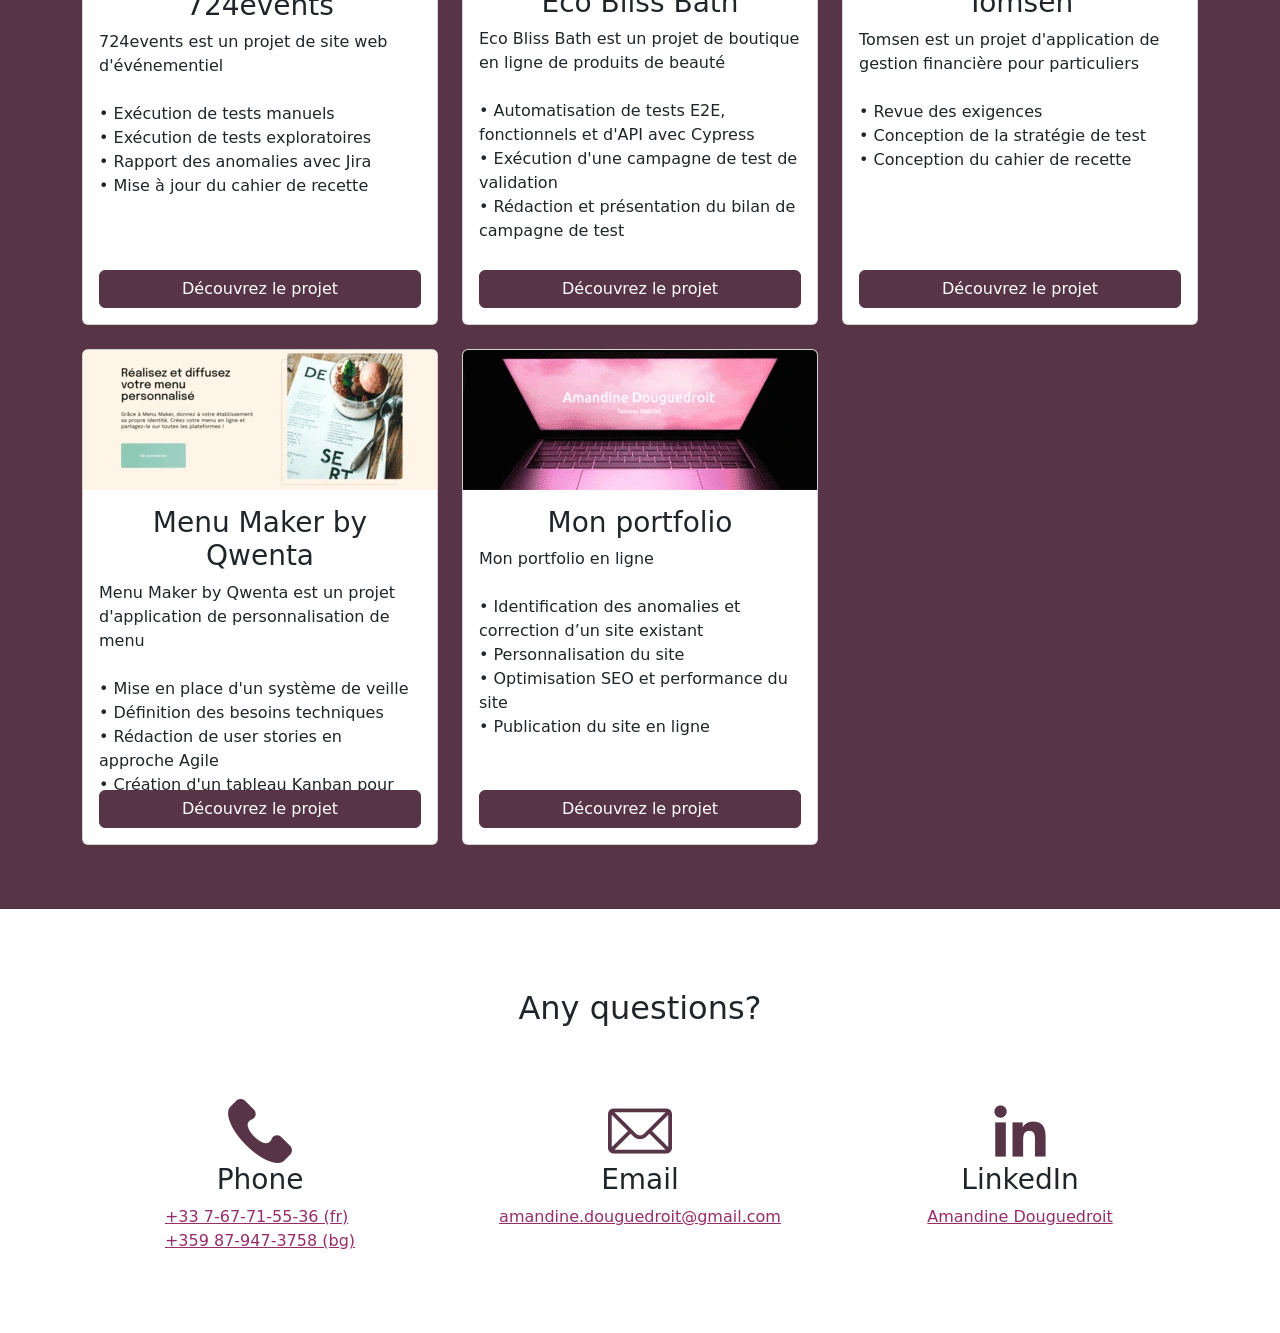
==== commit 3202fc57: "Translated resume" ====
--- a/index_en.html
+++ b/index_en.html
@@ -74,7 +74,7 @@
         <div class="row">
           <div class="col-lg-12 col-md-12 col-sm-12 col-xs-12 hero-text">
             <h1 class="hero_title">Amandine Douguedroit</h1>
-            <h2 class="hero_desc">Testeur logiciel</h2>
+            <h2 class="hero_desc">QA Engineer</h2>
           </div>
         </div>
       </div>
@@ -83,7 +83,7 @@
     <!-- about section-->
     <section id="about">
       <div class="container">
-        <h2 class="text-center">A propos</h2>
+        <h2 class="text-center">About</h2>
         <div class="row mt-4">
           <div class="col-lg-3 me-4">
             <img
@@ -95,162 +95,146 @@
 
           <div class="col-lg-8">
             <p>
-              Bienvenue sur mon portfolio en ligne !<br>
-              Vous trouverez ici un résumé de mon activité professionnelle, 
-              ainsi que différents projets que j'ai réalisés pour me former au métier de testeur logiciel.              
-            </p>
-            <h3>En résumé</h3>
-            <p>
-              J'ai fait mon entrée dans le domaine du développement logiciel en septembre 2020 en suivant une formation de 
-              développeur web et mobile à l'Ecole Pratique à Marseille, qui me permit d'apprendre 
-              toutes les bases du développement back-end et front-end, à travers les technologies Java, Spring et React.  
-            </p>
-            <p>
-              Au cours de ma formation, j'ai effectué un stage dans l'entreprise ITSO Technologies à Avignon, où j'ai initialisé la mise en place de tests automatisés 
-              sur la fonctionnalité de gestion des utilisateurs du site d'un de leur client. J'ai mis en place des tests d'API avec SpringBoot et JUnit5. Je me suis alors 
-              aperçue de mon attrait pour le test, qui par ailleurs aura été l'objet central de mon stage, à la demande de l'entreprise. J'ai rédigé mon dossier de projet 
-              (que vous pouvez télécharger <a href="/docs/DOSSIER_DE_PROJET.pdf" download="dossier-de-projet-amandine-douguedroit.pdf">en cliquant ici</a> si vous le souhaitez) 
-              autour de ce projet d'initialisation et d'automatisation des tests. L'absence d'emphase sur le front-end me valut d'échouer à l'obtention de la certification.
-              Je m'écartais du développement pendant quelques années.
-            </p>
-            <p>Je vous invite à en apprendre d'avantage sur ma formation, et mon stage chez ITSO technologies en lisant la section <a href="#web-dev">Nouvelle orientation !</a> ci dessous. 👇🏻</p>
-            <p>
-              En juillet 2024, je me suis lancée dans une formation certifiante de testeur logiciel délivrée par 
-              la plateforme d'éducation et de formation en ligne OpenClassrooms. Au milieu de ma formation, j'ai eu le plaisir d'intégrer l'équipe de PrettyData, une start-up qui développe une 
-              application de gestion de revenus pour des salons de beauté / coiffure américains, en tant que stagiaire en assurance qualité. La formation d'OpenClassrooms couplée à la pratique 
-              en entreprise m'ont permis d'acquérir des fondations solides de testeur logiciel, et de confirmer mon appétence pour l'assurance qualité logicielle !
-            </p>
-            <p>Apprenez-en plus sur ma formation de testeur logiciel et mon stage chez PrettyData en lisant la section <a href="#QA">Revirement de carrière !</a> ci-dessous. 👇🏻</p>
+              Welcome to my online portfolio!<br>
+              Here, you will find a summary of my professional experience, as well as various projects I have completed 
+              while training for a career as a software tester.              
+            </p>
+            <h3>Summary</h3>
+            <p>
+              I entered the field of software development in September 2020 by enrolling in a web and mobile developer training program at École Pratique in Marseille. 
+              This program allowed me to learn the fundamentals of both back-end and front-end development using technologies such as Java, Spring, and React. 
+            </p>
+            <p>
+              During my training, I completed an internship at ITSO Technologies in Avignon, where I initiated the implementation of automated tests for the user management 
+              functionality of a client’s website. I set up API tests using SpringBoot and JUnit5. This experience made me realize my strong interest in software testing, which 
+              became the core focus of my internship at the company’s request. I wrote my project report (which you can download here if you wish) on this initial implementation 
+              and automation of tests. However, my lack of emphasis on front-end development led to my failure in obtaining certification. As a result, I stepped away from 
+              development for a few years.
+            </p>
+            <p>
+              In July 2024, I embarked on a certification program in software testing through the online education platform OpenClassrooms. Midway through my training, I had 
+              the pleasure of joining the team at PrettyData, a startup that develops a revenue management application for American beauty and hair salons, as a quality assurance 
+              intern. The combination of OpenClassrooms training and hands-on experience in a company provided me with a solid foundation in software testing and confirmed my 
+              passion for quality assurance!
+            </p>
             <details>
               <summary>Cliquez ici pour une description plus détaillée de mon parcours pro</summary>
               <br>
-              <h3>Un peu plus sur mon aventure professionnelle</h3>
-              <h4>De ma vocation première aux débuts de ma vie professionnelle</h4>
-              <p>
-                A mes onze ans, mon amie me fait remarquer que le collège donne des cours gratuits de théâtre. Nous décidons de participer, 
-                et c'est le coup de cœur ! Je tombe amoureuse de la pratique. Je veux en faire mon métier. S'ensuivent des années d'études, où je commence 
-                par pratiquer le théâtre dans un club, puis au lycée et en conservatoire. J'enchaîne sur des études d'Arts du spectacle à l'Université d'Artois
-                à Arras (62) où je décroche une licence. Je joue dans deux spectacles de la compagnie Vanguard Theater, créée par un ami promotionnaire. Je fais mon 
-                entrée dans la vie professionnelle en travaillant à temps partiel en tant qu'ouvreuse aux théâtres du Tandem scène nationale de Douai (59) et d'Arras.<br><br>
-                C'est durant mes années à l'Université que je réalise que je ne souhaite pas faire du théâtre mon métier. Je change de vie. Je déménage à 
-                Bordeaux, où j'effectue un service civique enrichissant au centre culturel scientifique, technique et industriel Cap Sciences, qui propose des 
-                expositions, des rencontres, des activités et des événements populaires. Je découvre l'escalade de bloc à ce moment-là et me passionne pour 
-                cette nouvelle pratique ! Je vais grimper très régulièrement à Arkose, et finis par postuler pour devenir une de leurs hôtes d'accueil. 
-                L'année où j'y travaille m'offre une immersion précieuse dans le monde du travail, où je renforce mon professionnalisme, mon sens du 
-                relationnel et ma réactivité dans un cadre dynamique.
-              </p>
-              <h4 id="web-dev">Nouvelle orientation !</h4>
-              <h5>Ma découverte du développement web</h5>
-              <p>
-                Puis je rejoins mon conjoint à Marseille. Nouveau chapitre de ma vie professionnelle ! Nous sommes en 2020 et le covid bat son plein. Le 
-                confinement vient d'entrer en vigueur. Je vis dans un appartement avec mon conjoint qui est un développeur web passionné. Il me convainc de
-                me former au développement web. Dès que le confinement se termine, je suis une formation professionnelle certifiante de niveau bac +2 délivrée 
-                à ce moment-là par l'Ecole Pratique. Durant mon année de formation, j'apprends :
+              <h3>A bit more about my professional journey</h3>
+              <h4>From my first passion to the start of my professional life</h4>
+              <p>
+                At eleven years old, a friend told me that our school offered free theater classes. We decided to participate, and I instantly fell in love 
+                with acting. I wanted to make it my career. I spent years studying theater, first in a club, then in high school and conservatory. I went 
+                on to study Performing Arts at the University of Artois in Arras, where I earned a bachelor’s degree. I acted in two plays with the 
+                Vanguard Theater company, founded by a fellow student. My professional career began with a part-time job as an usherette at the Tandem 
+                National Theater in Douai and Arras.<br><br>
+                During my university years, I realized that I did not want to pursue acting as a career. I made a life change and moved to Bordeaux, 
+                where I completed a fulfilling civic service at Cap Sciences, a cultural center focused on science and technology. There, I discovered 
+                bouldering and became passionate about it. I started climbing regularly at Arkose and eventually applied to work as a front-desk host. 
+                That year provided me with valuable professional experience, strengthening my adaptability, interpersonal skills, and responsiveness in 
+                a dynamic environment.
+              </p>
+              <h4 id="web-dev">New Direction!</h4>
+              <h5>My discovery of web development</h5>
+              <p>
+                I later moved to Marseille to join my partner. A new chapter in my professional life! It was 2020, the height of the COVID pandemic. 
+                Lockdown had just begun. I was living with my partner, a passionate web developer, who encouraged me to explore web development. As 
+                soon as the lockdown ended, I enrolled in a professional training program equivalent to an associate’s degree at École Pratique. During 
+                that year, I learned:
               </p>
               <ul>
-                <li>à m'intégrer dans une équipe de développement Agile</li>    
-                <li>
-                  à réaliser des maquettes d'interfaces utilisateur web ou web mobile, et modéliser leur enchainement, notamment en prenant en compte l'expérience 
-                  utilisateur handicapé, avec Figma
-                </li>
-                <li>à réaliser des interfaces utilisateur statiques avec HTML, CSS, et Javascript</li>
-                <li>à développer la partie dynamique des interfaces utilisateur avec React</li>
-                <li>à mettre en place une base de données relationnelle sur MySQL</li>
-                <li>à développer des composants d'accès aux données SQL et NoSQL</li>
-                <li>à développer des composants métier coté serveur en JAVA</li>
-                <li>à documenter le déploiement d'une application dynamique web ou web mobile</li>
-                <li>à tester le bon fonctionnement du programme avec JUnit </li>
+                <li>How to integrate into an Agile development team</li>    
+                <li>How to design user interface mockups and model their flow, particularly considering accessibility, using Figma</li>
+                <li>How to develop static user interfaces with HTML, CSS, and JavaScript</li>
+                <li>How to make interfaces dynamic with React</li>
+                <li>How to set up a relational database with MySQL</li>
+                <li>How to develop SQL and NoSQL data access components</li>
+                <li>How to build business logic components on the server side using Java</li>
+                <li>How to document the deployment of a web or mobile web application</li>
+                <li>How to test program functionality using JUnit</li>
               </ul>
-              <h5>Les tests, une bonne et une mauvaise surprise</h5>
-              <p>
-                Au cours de cette formation, j'effectue un stage dans l'entreprise ITSO technologies à Avignon, qui s'avèrera pour le moins déroutant. Alors que je dois 
-                monter un dossier de projet qui sera le support de ma présentation au jury de la certification, que ce dernier doit se baser sur un projet effectué durant 
-                mon stage, et que le projet présenté doit contenir du développement front-end et back-end, contre toute attente l'entreprise me demande d'initialiser la mise 
-                en place et l'automatisation de tests unitaires au sein du site d'un de leurs clients. Cela ne correspond pas vraiment à ce qui est attendu dans mon dossier 
-                de projet. Mais le lead développeur de l'équipe en a conscience, et il me dit que nous trouverons un scénario justifiant le développement d'une interface. 
-                J'accepte. Et je ne le regrette pas aujourd'hui ! Cette expérience me permet de plonger dans le test logiciel, d'appliquer et d'approfondir les notions 
-                étudiées dans ma formation. Je prends du plaisir à développer ces tests. Dans ce projet, je : 
+              <h5>Testing: A Pleasant and Unexpected Discovery</h5>
+              <p>
+                During my training, I interned at ITSO Technologies in Avignon, and the experience turned out to be quite surprising. My final project 
+                was supposed to be based on my internship work and needed to include both front-end and back-end development. However, the company 
+                instead assigned me to set up and automate unit tests for one of their client’s websites. This didn’t align with my project’s expected 
+                content, but the team lead reassured me that we would find a way to integrate a front-end component. I accepted—and I don’t regret it! 
+                This experience allowed me to dive into software testing, applying and deepening the concepts I had studied. I enjoyed developing these 
+                tests. In this project, I:
               </p>
               <ul>
-                <li>détermine un jeu de données</li>
-                <li>rédige une classe de test en utilisant le framework SpringBoot</li>
-                <li>rédige des tests d'API automatisés sur le point de terminaison de l'API qui permet de créer un nouvel utilisateur</li>
-                <li>recrée une version simplifiée de la fonctionnalité de gestion des utilisateurs en utilisant la méthode "Test Driven Development"</li>
+                <li>Defined a dataset</li>
+                <li>Wrote a test class using the SpringBoot framework</li>
+                <li>Created automated API tests for the endpoint that handles user creation</li>
+                <li>Recreated a simplified version of the user management functionality using the Test-Driven Development (TDD) approach</li>
               </ul>
               <p>
-                La mise en place des tests permet de découvrir que le cas où l'utilisateur entre une chaîne de caractères uniquement composée d'espaces dans les champs nom, 
-                prénom et email n'est pas pris en compte dans l'application. Je présente les résultats à l'équipe et suis fière de participer activement à l'amélioration du 
-                produit !<br><br>
-                Mon stage touche à sa fin, ainsi que ma formation. Je rédige mon dossier de projet et le présente au jury de la certification. Là, c'est le drame. Lors de ma 
-                présentation, je me concentre trop sur la partie du projet qui concerne les tests, et passe plus rapidement sur le développement de l'interface graphique. Les 
-                examinateurs jugent que mes compétences front-end sont insuffisantes et ne m'accordent pas la certification.
-              </p>
-              <h4>Chapitre parallèle : ma carrière dans la petite enfance</h4>
-              <p>
-                Parallèlement à ma formation, je garde deux jeunes frères âgés de 2 et 5 ans en fin de journée, après l'école, pour combler les fins de mois. Je me 
-                découvre à ce moment-là une inclinaison naturelle pour les enfants, et un talent inné pour communiquer avec eux. Je prends beaucoup de plaisir à 
-                m'occuper de ces deux garçons. Au sortir de ma formation, après la déception d'avoir échoué à obtenir la certification, je décide d'orienter 
-                ma carrière vers la petite enfance. J'obtiens différents contrats de garde d'enfants à Marseille, puis je travaille en crèche. Je m'intéresse aux 
-                pédagogies alternatives et notamment à la méthode Montessori. Je postule et obtiens un emploi en tant que guide Montessori pour des enfants âges de 
-                1 à 3 ans. C'est mon premier emploi à haute responsibilité. En plus d'une équipe de trois personnes, je suis responsable du bien être et du développement 
-                psycho-moteur de 16 enfants. En outre, j'observe l'évolution du développement de chaque enfant et rapporte son état aux parents, dans un rapport semestriel 
-                écrit, et à l'oral lors d'une réunion de présentation de ce rapport. Je développe dans ce poste ma capacité d'observation et mon attention au détail, tout 
-                en consolidant mes compétences en communication et en relationnel. Après deux ans à occuper ce poste, je décide de faire revirer ma carrière.
-              </p>
-              <h4 id="QA">Revirement de carrière !</h4>
-              <h5>Ma formation de testeur logiciel</h5>
-              <p>
-                Travailler avec des enfants a été une source d’épanouissement et d’apprentissage, mais également de défis personnels. Etant une personne très empathique, la 
-                souffrance ou la détresse que les enfants peuvent parfois ressentir et exprimer ont un gros impact sur moi. Travailler en crèche s'est avéré très 
-                fatiguant émotionnellement et physiquement. Pour cette raison, je souhaitais évoluer vers un domaine m'offrant un meilleur équilibre entre vie professionnelle 
-                et personnelle. Je me rappelle l'intérêt et la satisfaction que m'avaient procurés la mise en place de tests lors de mon stage chez ITSO technologies, et je 
-                décide de retourner vers le domaine du développement web, en me spécialisant cette fois-ci dans l'assurance qualité.<br><br> 
-                Je m'engage alors dans une formation de testeur logiciel certifiante de niveau bac +2 délivrée par la plateforme d'éducation et de formation en ligne 
-                OpenClassrooms. Et je me découvre une réelle appétence pour l'assurance qualité et le test logiciel ! Durant cette formation, j'apprends :
+                Through testing, I discovered that the application did not handle cases where a user entered only spaces in the name, surname, and email 
+                fields. I presented my findings to the team and was proud to contribute to improving the product!<br><br>
+                As my internship and training came to an end, I wrote my project report and presented it to the certification jury. Unfortunately, I focused 
+                too much on the testing aspect and skimmed over the front-end development part. The examiners deemed my front-end skills insufficient and did 
+                not grant me certification.
+              </p>
+              <h4>Parallel Chapter: My Career in Early Childhood Education</h4>
+              <p>
+                Alongside my training, I worked as a babysitter for two young brothers (ages 2 and 5) after school. I discovered a natural inclination for 
+                working with children and a talent for engaging with them. After the disappointment of not obtaining my certification, I shifted my career 
+                toward early childhood education. I worked as a nanny in Marseille before transitioning to a daycare center. Interested in alternative education 
+                methods, especially Montessori, I applied for and obtained a position as a Montessori guide for children aged 1 to 3 years old.<br><br>
+                In this role, I was responsible for the well-being and psychomotor development of 16 children, as well as leading a three-person team. I closely 
+                observed each child’s progress, reported their development to parents through biannual written reports, and conducted meetings to discuss these 
+                reports. This job strengthened my observation skills and attention to detail while enhancing my communication and interpersonal abilities. After 
+                two years, I decided to change careers once again.
+              </p>
+              <h4 id="QA">Career Shift!</h4>
+              <h5>My Training as a Software Tester</h5>
+              <p>
+                Working with children was fulfilling and educational but also personally challenging. As a highly empathetic person, witnessing children’s distress 
+                had a significant emotional impact on me. The job was physically and emotionally exhausting. I wanted a career that offered a better work-life balance. 
+                I recalled the satisfaction I had felt while setting up tests during my ITSO Technologies internship and decided to return to web development, this time 
+                specializing in quality assurance.<br><br> 
+                I enrolled in a software testing certification program (equivalent to an associate’s degree) through OpenClassrooms. I quickly developed a strong passion 
+                for quality assurance and software testing! During this training, I learned:
               </p>
               <ul>
-                <li>à exécuter des tests manuels et exploratoires</li>
-                <li>à automatiser des tests E2E, fonctionnels et d'API en utilisant Cypress</li>
-                <li>à rédiger ou mettre à jour un cahier de recette</li>
-                <li>à exécuter une campagne de tests</li>
-                <li>à analyser et rapporter des anomalies</li>
-                <li>à rédiger et présenter un bilan de campagne de tests</li>
-                <li>à effectuer une revue d'exigences</li>
-                <li>à concevoir une stratégie de tests</li>
+                <li>How to execute manual and exploratory tests</li>
+                <li>How to automate E2E, functional, and API tests using Cypress</li>
+                <li>How to write and update a test plan</li>
+                <li>How to execute a test campaign</li>
+                <li>How to analyze and report bugs</li>
+                <li>How to write and present a test campaign report</li>
+                <li>How to review requirements</li>
+                <li>How to design a test strategy</li>
               </ul>
-              <p>
-                Je revois également les bases de la programmation web (HTML, CSS, Javascript et React), et suis engagée dans un projet de planification de développement de site en 
-                méthode Agile. <br> 
-                Je suis confortée dans mon intuition de me tourner vers cette carrière par la cohérence entre les compétences nécessaires à ce métier, et mes compétences innées, 
-                acquises, et consolidées au cours de mes dernières expériences professionnelles. Le Diable se cache dans les détails comme on dit, et j'ai un goût prononcé pour 
-                chercher la (petite) Bête. 🕵🏻‍♀️ 
-              </p>
-              <h5>Mon stage chez PrettyData</h5>
-              <p>
-                Au milieu de ma formation, j'ai la chance d'être acceptée en stage d'ingénieure QA dans la start-up PrettyData qui développe une solution numérique pour aider les 
-                propriétaires de salons de beauté / coiffure américains à gérer leurs revenus. 
+              <p>I also reviewed the fundamentals of web programming (HTML, CSS, JavaScript, and React) and participated in an Agile website development project.</p>
+              <h5>My Internship at PrettyData</h5>
+              <p>
+                Midway through my training, I was fortunate to secure a QA Engineer internship at PrettyData, a startup that develops a digital solution for American 
+                beauty and hair salon owners to manage their revenue.
               </p>
               <p id="fun-fact">  
-                <b>Le Saviez-Vous ? 💡</b><br> 
-                Selon Braden Weinstock, le fondateur de PrettyData: "Les professionnels de la beauté aux Etats-Unis ont des revenus 20% inférieurs aux américains moyens."
-              </p>
-              <p>
-                Dans ce contexte, j'aide l'entreprise à mettre en place et développer des processus d'assurance qualité. Je rédige et présente à l'équipe un agrément de niveau de 
-                service, pour lequel toutes les parties concernées se sont mises d'accord, qui permet de déterminer les délais de correction des bugs et de validation des corrections 
-                en fonction de la criticité de l'anomalie. J'assure également la non-régression des fonctionnalités durant le développement de l'application en effectuant régulièrement 
-                des tests exploratoires sur l'environnement de staging et de production, en rapportant les anomalies à l'équipe à l'aide de l'outil de gestion de projet Linear ainsi 
-                qu'en suivant leur résolution. Je rédige la première version du cahier de recette et j'automatise les tests E2E sur les fonctionnalités critiques de l'application, qui 
-                sont intégrés dans les processus d'intégration continue de l'entreprise via GitHub Actions. Surtout, je m'épanouis en tant que professionnelle de l'assurance qualité et 
-                prends beaucoup de plaisir à aider l'entreprise à atteindre des standards de qualité élevés !
+                <b>Did You Know? 💡</b><br> 
+                According to Braden Weinstock, the founder of PrettyData: "Beauty professionals in the United States earn 20% less than the average American."
+              </p>
+              <p>
+                At PrettyData, I helped establish and refine quality assurance processes. I drafted and presented a service-level agreement to define bug resolution 
+                and validation deadlines based on issue severity. I also ensured the non-regression of features through exploratory testing, and bug reporting via 
+                Linear. I wrote the first version of the test plan and automated E2E tests for the application's critical features, which were integrated into the 
+                company's continuous integration processes via GitHub Actions. Above all, I thrived as a quality assurance professional and found great satisfaction 
+                in helping the company achieve high-quality standards!
+              </p>
+              <p>
+                I feel confident in my choice to pursue this career because the skills it requires align perfectly with both my natural abilities and those I’ve honed 
+                through my professional experiences. They say the Devil is in the details, and lucky for me—I love hunting down every last little demon (or bug) hiding 
+                in the cracks. 🕵🏻‍♀️
               </p>
             </details>
             <br>
-            <h3>Bonne découverte de mon portfolio !</h3>
-            <p>
-              Merci de me porter votre attention et de présenter de l'intérêt pour mon profil ! Je vous souhaite de prendre du plaisir à la découverte de mes projets. Si vous avez la 
-              moindre question, n'hésitez surtout pas à <a href="#contact">me contacter</a> !
-            </p>
-            <a href="/portfolio-amandine-douguedroit/docs/CV-Amandine-Douguedroit.pdf" download="cv_amandine_douguedroit.pdf" class="btn btn-success mt-4">Téléchargez mon CV</a>
+            <h3>Enjoy exploring my portfolio!</h3>
+            <p>
+              Thank you for your time and interest in my profile. Feel free to <a href="#contact">reach out</a> with any questions!
+            </p>
+            <a href="/portfolio-amandine-douguedroit/docs/CV-Amandine-Douguedroit.pdf" download="cv_amandine_douguedroit.pdf" class="btn btn-success mt-4">Download my resume</a>
           </div>
         </div>
       </div>
@@ -259,32 +243,32 @@
     <!-- skills section-->
     <section id="skills">
       <div class="container">
-        <h2 class="text-center">Mes compétences</h2>
+        <h2 class="text-center">My skills</h2>
       </div>
     </section>
 
     <!-- experience section-->
     <section id="experience">
       <div class="container mt-3">
-        <h2 class="text-center">Mon expérience professionnelle</h2>
+        <h2 class="text-center">My experience</h2>
       </div>
     </section>
 
     <!-- portfolio section-->
     <section id="portfolio">
       <div class="container mt-3">
-        <h2 class="text-center">Mes projets</h2>
+        <h2 class="text-center">My projects</h2>
       </div>
     </section>
 
     <!-- contact section-->
     <section id="contact">
       <div class="container mt-3 contactContent">
-        <h2 class="text-center">Des questions ?</h2>
+        <h2 class="text-center">Any questions?</h2>
         <div class="row">
           <div class="col-lg-4 mt-4 contactColumn">
             <img src="./images/icons/phone-call.png" alt="phone icon">
-            <h3>Téléphone</h3>
+            <h3>Phone</h3>
             <p>
               <a href="tel:+33767715536">+33 7-67-71-55-36 (fr)</a> <br />
               <a href="tel:+359879473758">+359 87-947-3758 (bg)</a>
@@ -292,7 +276,7 @@
           </div>
           <div class="col-lg-4 mt-4 contactColumn">
             <img src="./images/icons/mail.png" alt="mail icon">
-            <h3>Courriel</h3>
+            <h3>Email</h3>
             <p>
               <a href="mailto:amandine.douguedroit@gmail.com"
                 >amandine.douguedroit@gmail.com</a
